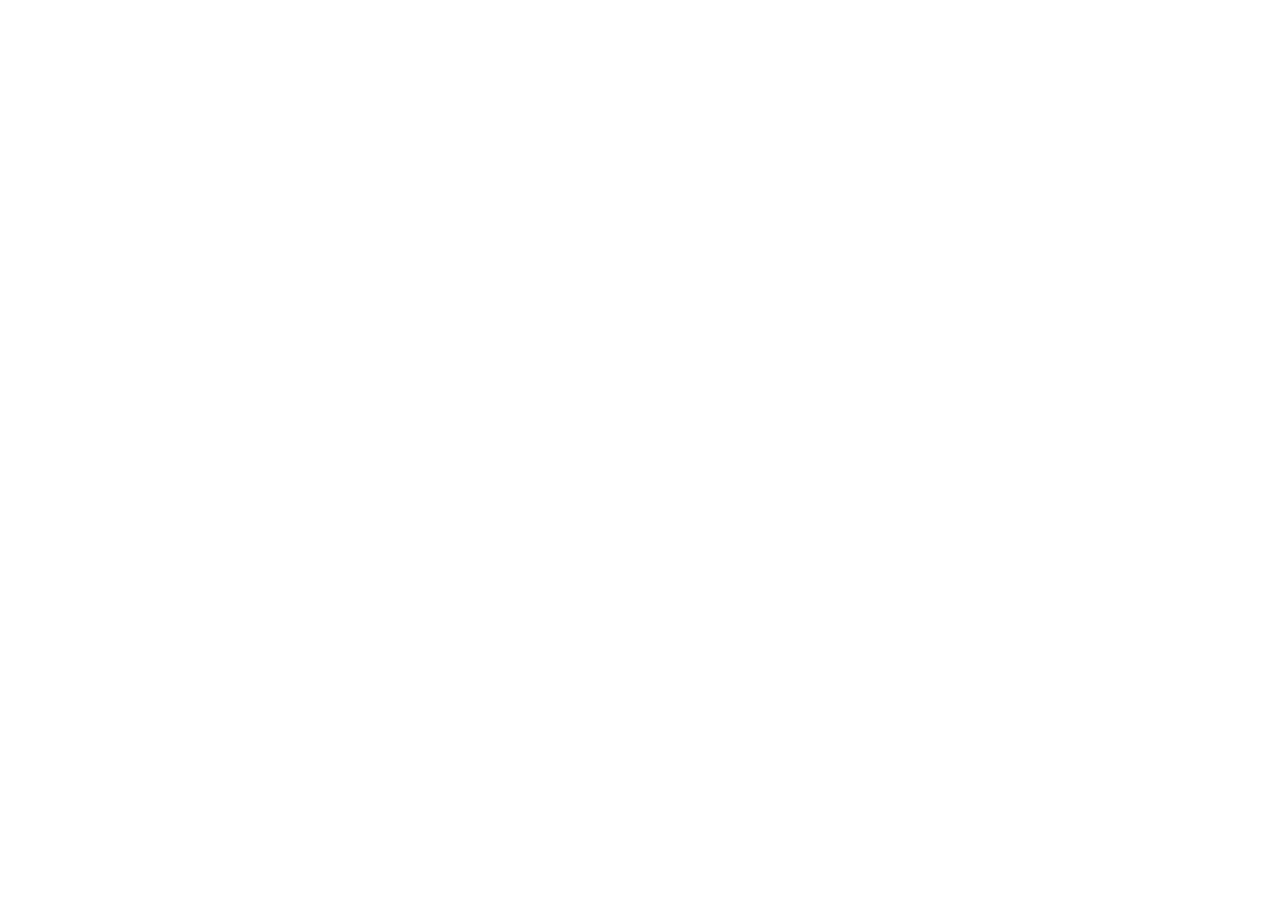
==== index.html @ cc3855ae "Add files via upload" ====
<!doctype html>
<html lang="id">
<head>
<meta charset="utf-8"><meta name="viewport" content="width=device-width,initial-scale=1">
<title>ORDERIN — Demo UMKM</title><link rel="stylesheet" href="css/style.css">
</head><body>
<div id="app"></div>
<script src="js/data.js"></script><script src="js/app.js"></script>
</body></html>
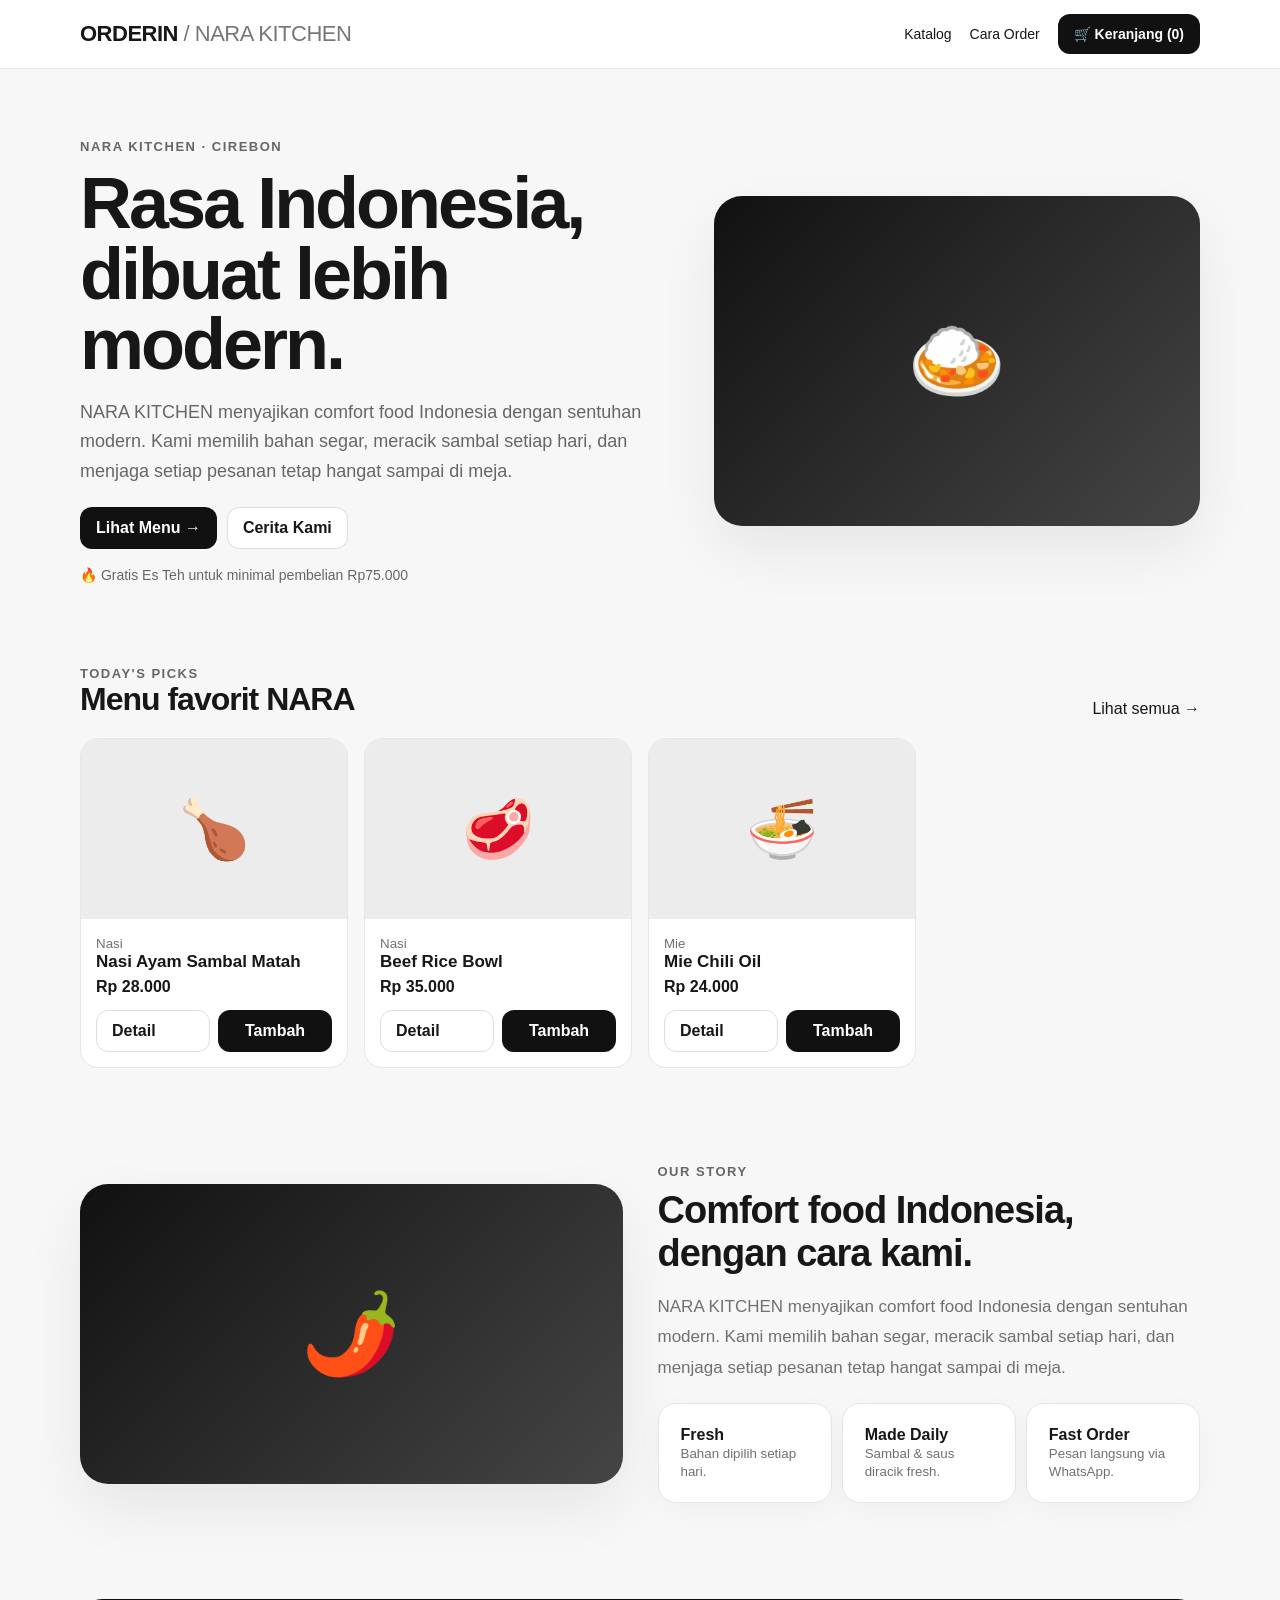
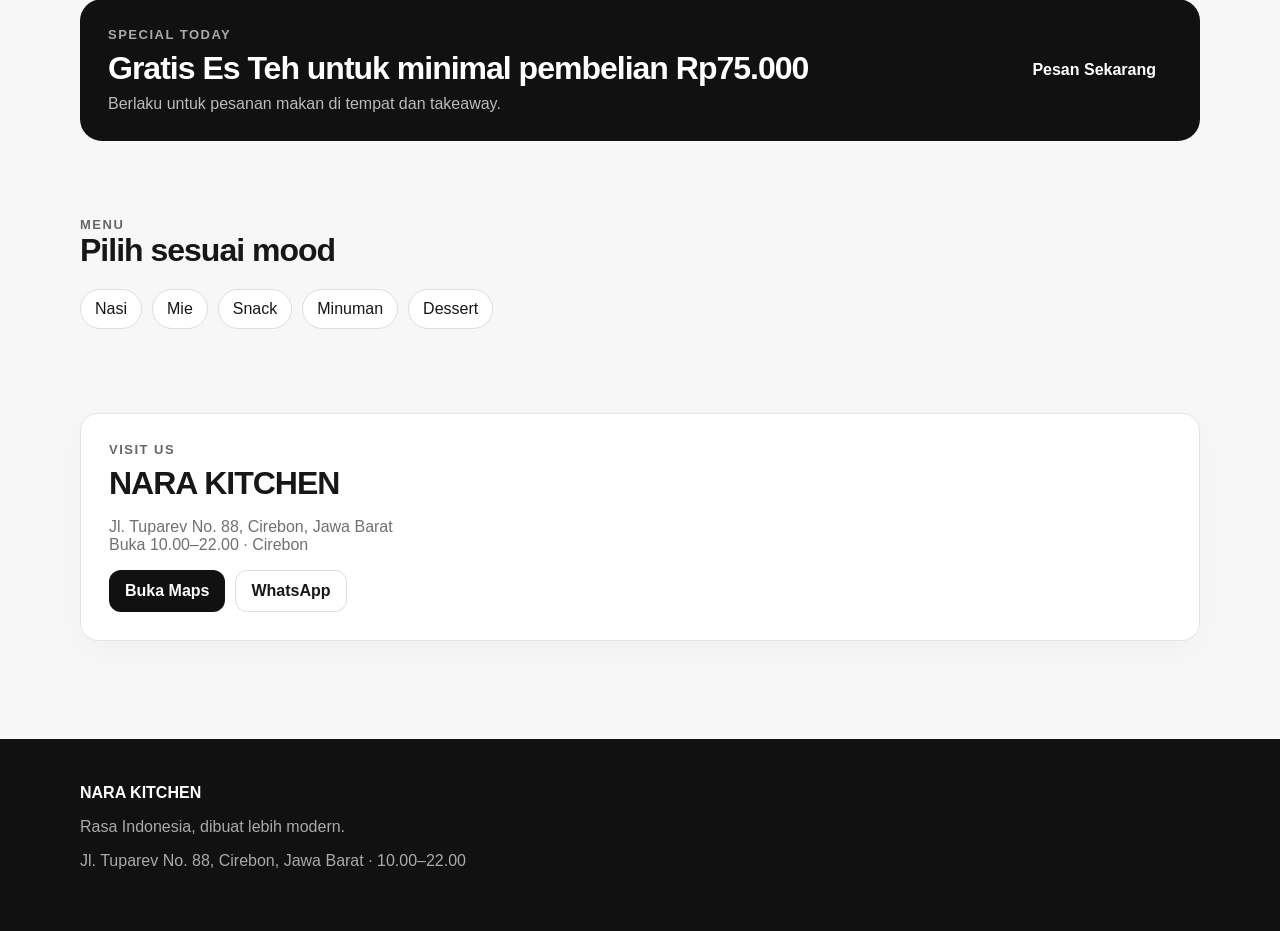
==== commit bd37aa42: "Add files via upload" ====
--- a/index.html
+++ b/index.html
@@ -5,5 +5,5 @@
 <title>ORDERIN — Demo UMKM</title><link rel="stylesheet" href="css/style.css">
 </head><body>
 <div id="app"></div>
-<script src="js/data.js"></script><script src="js/app.js"></script>
+<script src="js/supabase-config.js"></script><script src="js/data.js"></script><script src="js/supabase.js"></script><script src="js/app.js"></script>
 </body></html>
--- a/css/style.css
+++ b/css/style.css
@@ -0,0 +1,7 @@
+*{box-sizing:border-box}html{scroll-behavior:smooth}body{margin:0;font-family:Inter,Arial,sans-serif;background:#f7f7f8;color:#171717}a{text-decoration:none;color:inherit}button,input,select,textarea{font:inherit}.container{width:min(1120px,92%);margin:auto}.nav{position:sticky;top:0;z-index:10;background:rgba(255,255,255,.94);border-bottom:1px solid #e8e8e8;backdrop-filter:blur(8px)}.nav-inner{height:68px;display:flex;align-items:center;justify-content:space-between;gap:20px}.brand{font-size:22px;font-weight:900;letter-spacing:-.5px}.brand span{font-weight:500;color:#777}.navlinks{display:flex;gap:18px;align-items:center;font-size:14px}.cart-btn,.primary{border:0;border-radius:12px;background:#111;color:#fff;padding:12px 16px;font-weight:800;cursor:pointer}.secondary{border:1px solid #ddd;border-radius:12px;background:#fff;padding:11px 15px;font-weight:700;cursor:pointer}.hero{padding:70px 0 45px}.hero-grid{display:grid;grid-template-columns:1.1fr .9fr;gap:40px;align-items:center}.eyebrow{font-size:13px;font-weight:900;text-transform:uppercase;letter-spacing:1.5px;color:#666}.hero h1{font-size:clamp(42px,6vw,72px);line-height:.98;letter-spacing:-3px;margin:14px 0}.hero p{font-size:18px;line-height:1.65;color:#666;max-width:590px}.hero-card{min-height:330px;border-radius:28px;background:linear-gradient(135deg,#111,#454545);display:flex;align-items:center;justify-content:center;color:white;font-size:80px}.section{padding:38px 0}.section-head{display:flex;justify-content:space-between;align-items:end;gap:20px;margin-bottom:20px}.section h2{font-size:32px;letter-spacing:-1px;margin:0}.muted{color:#707070}.categories{display:flex;gap:10px;overflow:auto;padding-bottom:8px}.chip{border:1px solid #ddd;background:#fff;padding:10px 14px;border-radius:999px;white-space:nowrap;cursor:pointer}.chip.active{background:#111;color:#fff;border-color:#111}.grid{display:grid;grid-template-columns:repeat(4,1fr);gap:16px}.card{background:#fff;border:1px solid #e7e7e7;border-radius:18px;overflow:hidden}.product-img{height:180px;background:#ececec;display:flex;align-items:center;justify-content:center;font-size:58px}.card-body{padding:15px}.card h3{margin:0 0 6px;font-size:17px}.price{font-weight:900}.card-actions{display:flex;gap:8px;margin-top:14px}.card-actions>*{flex:1}.promo{background:#111;color:#fff;border-radius:22px;padding:28px;display:flex;justify-content:space-between;align-items:center;gap:20px}.footer{margin-top:60px;background:#111;color:#fff;padding:45px 0}.search{width:100%;padding:14px 16px;border:1px solid #ddd;border-radius:13px;background:#fff}.toolbar{display:flex;gap:12px;margin:18px 0}.toolbar .search{flex:1}.detail{display:grid;grid-template-columns:1fr 1fr;gap:35px;padding:45px 0}.detail-img{min-height:430px;border-radius:26px;background:#eaeaea;display:flex;align-items:center;justify-content:center;font-size:110px}.detail h1{font-size:44px;letter-spacing:-2px;margin:8px 0}.detail .bigprice{font-size:28px;font-weight:900;margin:18px 0}.qty{display:flex;align-items:center;gap:10px;margin:20px 0}.qty button{width:40px;height:40px;border:1px solid #ddd;background:#fff;border-radius:10px;cursor:pointer}.qty span{min-width:30px;text-align:center;font-weight:900}.cart-layout,.checkout-layout{display:grid;grid-template-columns:1.4fr .8fr;gap:25px;padding:42px 0}.panel{background:#fff;border:1px solid #e5e5e5;border-radius:18px;padding:22px}.cart-row{display:flex;gap:15px;align-items:center;padding:15px 0;border-bottom:1px solid #eee}.thumb{width:70px;height:70px;border-radius:12px;background:#eee;display:flex;align-items:center;justify-content:center;font-size:30px}.grow{flex:1}.summary-row{display:flex;justify-content:space-between;margin:13px 0}.total{font-size:22px;font-weight:900;border-top:1px solid #eee;padding-top:15px}.form-grid{display:grid;gap:13px}.form-grid label{font-size:13px;font-weight:800}.form-grid input,.form-grid textarea,.form-grid select{width:100%;padding:13px;border:1px solid #ddd;border-radius:11px;background:#fff}.success{text-align:center;padding:90px 0}.success .icon{font-size:80px}.admin-layout{display:grid;grid-template-columns:230px 1fr;min-height:100vh}.sidebar{background:#111;color:#fff;padding:25px;position:sticky;top:0;height:100vh}.side-links{display:grid;gap:8px;margin-top:30px}.side-links a{padding:12px;border-radius:10px;color:#bbb}.side-links a:hover{background:#222;color:#fff}.admin-main{padding:35px}.stats{display:grid;grid-template-columns:repeat(4,1fr);gap:15px}.stat{background:#fff;border:1px solid #e6e6e6;border-radius:16px;padding:20px}.stat strong{font-size:30px;display:block;margin-top:8px}.table-wrap{overflow:auto;background:#fff;border:1px solid #e6e6e6;border-radius:16px}.table{width:100%;border-collapse:collapse}.table th,.table td{padding:14px;border-bottom:1px solid #eee;text-align:left;white-space:nowrap}.badge{display:inline-block;padding:6px 9px;border-radius:999px;background:#eee;font-size:12px;font-weight:800}.empty{text-align:center;padding:45px;color:#777}.toast{position:fixed;right:20px;bottom:20px;background:#111;color:#fff;padding:13px 16px;border-radius:12px;z-index:100;box-shadow:0 10px 30px #0002}@media(max-width:850px){.hero-grid,.detail,.cart-layout,.checkout-layout{grid-template-columns:1fr}.grid{grid-template-columns:repeat(2,1fr)}.stats{grid-template-columns:repeat(2,1fr)}.navlinks a:not(.cart-btn){display:none}.hero h1{letter-spacing:-2px}.admin-layout{grid-template-columns:1fr}.sidebar{height:auto;position:static}.side-links{display:flex;overflow:auto}.side-links a{white-space:nowrap}}@media(max-width:520px){.grid{grid-template-columns:1fr}.hero{padding-top:40px}.hero-card{min-height:230px}.stats{grid-template-columns:1fr 1fr}.admin-main{padding:20px}.promo{display:block}.promo .primary{margin-top:15px}}
+/* NARA KITCHEN demo polish */
+.hero-card{box-shadow:0 24px 60px #00000012}
+.panel{box-shadow:0 8px 30px #00000008}
+.primary:hover{transform:translateY(-1px)}
+.card{transition:transform .18s ease,box-shadow .18s ease}
+.card:hover{transform:translateY(-3px);box-shadow:0 16px 35px #00000012}
